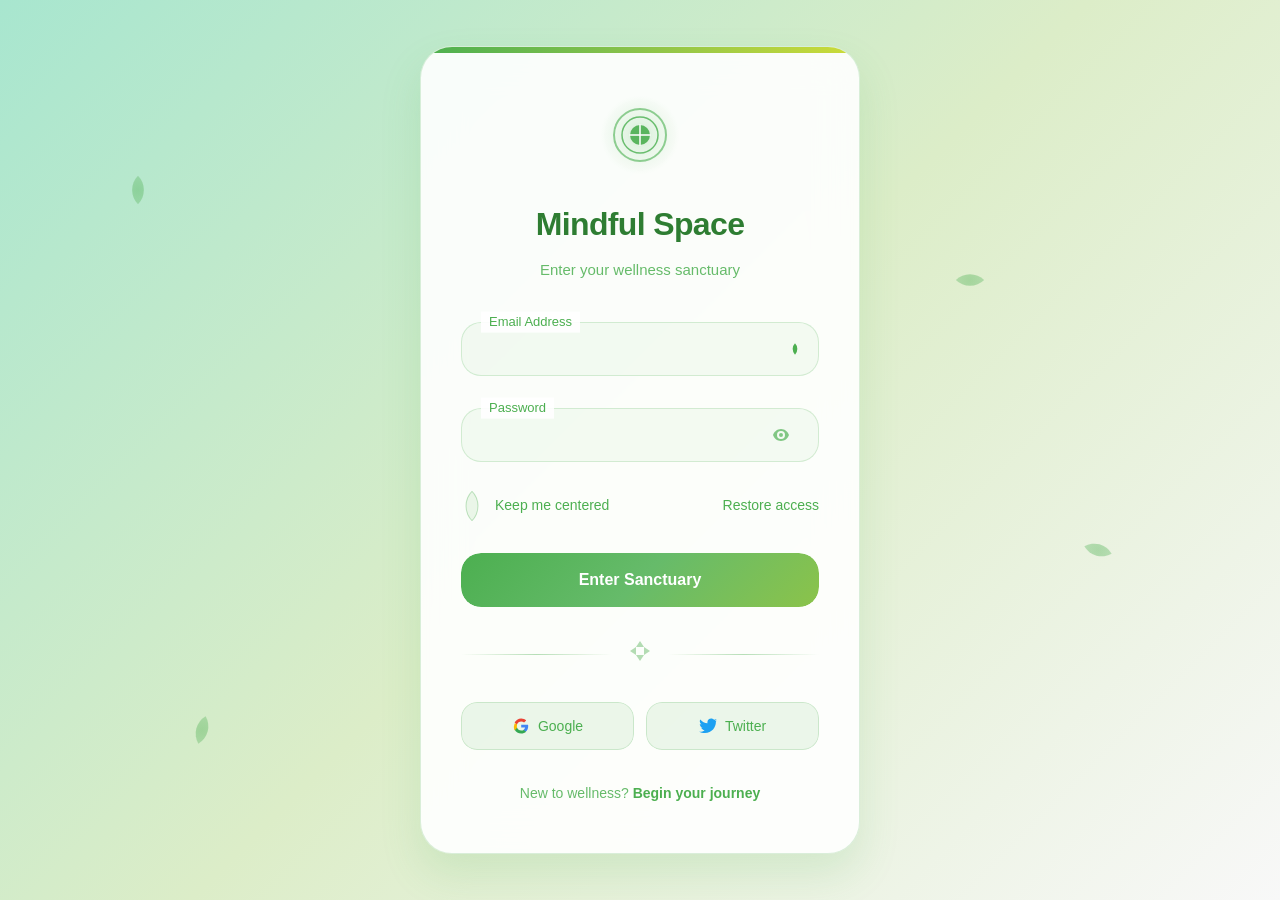
==== login/index.html @ 16f2f742 "index.html" ====
<!DOCTYPE html>
<html lang="en">
<head>
    <meta charset="UTF-8">
    <meta name="viewport" content="width=device-width, initial-scale=1.0">
    <title>Eco Wellness Login</title>
    <meta name="description" content="Nature-inspired login form with organic shapes and a mindful, gentle interaction language.">
    <meta name="author" content="Aigars Silkalns / Colorlib">
    <link rel="canonical" href="https://puikinsh.github.io/login-forms/forms/eco-wellness/">
    <link rel="icon" type="image/svg+xml" href="data:image/svg+xml,<svg xmlns='http://www.w3.org/2000/svg' viewBox='0 0 100 100'><circle cx='50' cy='50' r='48' fill='%236366f1'/><text x='50' y='68' font-size='60' text-anchor='middle' fill='white' font-family='system-ui,sans-serif'>L</text></svg>">
    <meta property="og:type" content="website">
    <meta property="og:title" content="Eco Wellness Login Form">
    <meta property="og:description" content="Nature-inspired login form with organic shapes and a mindful, gentle interaction language.">
    <meta property="og:url" content="https://puikinsh.github.io/login-forms/forms/eco-wellness/">
    <meta property="og:image" content="https://puikinsh.github.io/login-forms/assets/screenshots/eco-wellness.png">
    <meta name="twitter:card" content="summary_large_image">
    <meta name="twitter:title" content="Eco Wellness Login Form">
    <meta name="twitter:description" content="Nature-inspired login form with organic shapes and a mindful, gentle interaction language.">
    <meta name="twitter:image" content="https://puikinsh.github.io/login-forms/assets/screenshots/eco-wellness.png">
    <link rel="stylesheet" href="style.css">
</head>
<body>
    <div class="nature-background">
        <div class="floating-leaf leaf-1"></div>
        <div class="floating-leaf leaf-2"></div>
        <div class="floating-leaf leaf-3"></div>
        <div class="floating-leaf leaf-4"></div>
    </div>

    <div class="login-container">
        <div class="wellness-card">
            <div class="organic-border"></div>
            
            <div class="mindful-header">
                <div class="zen-logo">
                    <svg width="56" height="56" viewBox="0 0 56 56" fill="none">
                        <circle cx="28" cy="28" r="26" stroke="currentColor" stroke-width="2" fill="none" opacity="0.6"/>
                        <circle cx="28" cy="28" r="18" stroke="currentColor" stroke-width="1.5" fill="none" opacity="0.8"/>
                        <circle cx="28" cy="28" r="10" fill="currentColor" opacity="0.9"/>
                        <path d="M28 18v20M18 28h20" stroke="white" stroke-width="1.5" stroke-linecap="round"/>
                    </svg>
                    <div class="zen-glow"></div>
                </div>
                <h1>Mindful Space</h1>
                <p>Enter your wellness sanctuary</p>
            </div>
            
            <form class="harmony-form" id="loginForm" novalidate>
                <div class="organic-field">
                    <div class="field-nature"></div>
                    <input type="email" id="email" name="email" required autocomplete="email">
                    <label for="email">Email Address</label>
                    <div class="growth-indicator">
                        <div class="leaf-sprout"></div>
                    </div>
                    <span class="gentle-error" id="emailError"></span>
                </div>

                <div class="organic-field">
                    <div class="field-nature"></div>
                    <input type="password" id="password" name="password" required autocomplete="current-password">
                    <label for="password">Password</label>
                    <button type="button" class="nature-toggle" id="passwordToggle" aria-label="Toggle password visibility">
                        <svg class="eye-visible" width="20" height="20" viewBox="0 0 20 20" fill="none">
                            <path d="M10 4c-4 0-7 3-8 6 1 3 4 6 8 6s7-3 8-6c-1-3-4-6-8-6zm0 10a4 4 0 110-8 4 4 0 010 8zm0-6a2 2 0 100 4 2 2 0 000-4z" fill="currentColor"/>
                        </svg>
                        <svg class="eye-hidden" width="20" height="20" viewBox="0 0 20 20" fill="none">
                            <path d="M3 3l14 14M8.5 8.5a2 2 0 002.83 2.83m-.83-4.83a4 4 0 014 4M10 6C6 6 3 9 2 12c.5 1.5 2 3.5 4 4.5M10 14c4 0 7-3 8-6-.5-1.5-2-3.5-4-4.5" stroke="currentColor" stroke-width="1.5" stroke-linecap="round" stroke-linejoin="round"/>
                        </svg>
                    </button>
                    <span class="gentle-error" id="passwordError"></span>
                </div>

                <div class="mindful-options">
                    <label class="zen-checkbox">
                        <input type="checkbox" id="remember" name="remember">
                        <span class="checkbox-leaf">
                            <div class="leaf-shape"></div>
                            <svg width="10" height="8" viewBox="0 0 10 8" fill="none">
                                <path d="M1 4l2.5 2.5L9 1" stroke="currentColor" stroke-width="1.5" stroke-linecap="round" stroke-linejoin="round"/>
                            </svg>
                        </span>
                        <span class="checkbox-text">Keep me centered</span>
                    </label>
                    <a href="#" class="healing-link">Restore access</a>
                </div>

                <button type="submit" class="harmony-button">
                    <div class="button-earth"></div>
                    <span class="button-text">Enter Sanctuary</span>
                    <div class="button-growth">
                        <div class="growing-circle circle-1"></div>
                        <div class="growing-circle circle-2"></div>
                        <div class="growing-circle circle-3"></div>
                    </div>
                    <div class="button-aura"></div>
                </button>
            </form>

            <div class="balance-divider">
                <div class="divider-branch"></div>
                <div class="divider-center">
                    <svg width="24" height="24" viewBox="0 0 24 24" fill="none">
                        <path d="M12 2L8 8h8l-4-6zM12 22l4-6H8l4 6zM2 12l6-4v8l-6-4zM22 12l-6 4V8l6 4z" fill="currentColor" opacity="0.6"/>
                    </svg>
                </div>
                <div class="divider-branch"></div>
            </div>

            <div class="natural-social">
                <button type="button" class="earth-social">
                    <div class="social-earth"></div>
                    <svg width="18" height="18" viewBox="0 0 18 18">
                        <path fill="#4285F4" d="M16.2 9.2c0-.5-.04-1-.12-1.5H9.2v2.8h3.9a3.4 3.4 0 01-1.5 2.2v1.8h2.4c1.4-1.3 2.2-3.2 2.2-5.3z"/>
                        <path fill="#34A853" d="M9.2 16.5c2 0 3.7-.7 4.9-1.8l-2.4-1.8c-.7.5-1.5.7-2.5.7-1.9 0-3.6-1.3-4.2-3H2.6v1.8c1.2 2.4 3.7 4.1 6.6 4.1z"/>
                        <path fill="#FBBC05" d="M5 10.8a5.2 5.2 0 010-2.6V6.4H2.6a8.6 8.6 0 000 7.2L5 10.8z"/>
                        <path fill="#EA4335" d="M9.2 4.4c1.1 0 2.1.4 2.9 1.1l2.1-2.1C12.8 2.2 11.1 1.5 9.2 1.5c-2.9 0-5.4 1.7-6.6 4.1L5 7.4c.6-1.8 2.3-3 4.2-3z"/>
                    </svg>
                    <span>Google</span>
                    <div class="social-glow"></div>
                </button>
                
                <button type="button" class="earth-social">
                    <div class="social-earth"></div>
                    <svg width="18" height="18" viewBox="0 0 18 18" fill="#1DA1F2">
                        <path d="M18 3.4c-.7.3-1.4.5-2.2.6.8-.5 1.4-1.2 1.7-2.1-.7.4-1.5.7-2.4.9C14.4 2.1 13.4 1.5 12.2 1.5c-2.1 0-3.8 1.7-3.8 3.8 0 .3 0 .6.1.9C5.8 6 3.1 4.6 1.3 2.4c-.3.5-.5 1.2-.5 1.9 0 1.3.7 2.5 1.7 3.1-.6 0-1.2-.2-1.7-.5 0 1.8 1.3 3.4 3 3.7-.3.1-.7.1-1 .1-.2 0-.5 0-.7-.1.5 1.5 1.9 2.6 3.5 2.6-1.3 1-2.9 1.6-4.7 1.6-.3 0-.6 0-.9-.1C1.7 15.4 3.7 16 5.9 16c7.1 0 11-5.9 11-11v-.5c.8-.5 1.4-1.2 1.9-2 0 0 0 0 .2-.1z"/>
                    </svg>
                    <span>Twitter</span>
                    <div class="social-glow"></div>
                </button>
            </div>

            <div class="nurture-signup">
                <span>New to wellness? </span>
                <a href="#" class="growth-link">Begin your journey</a>
            </div>

            <div class="harmony-success" id="successMessage">
                <div class="success-mandala">
                    <div class="mandala-ring ring-1"></div>
                    <div class="mandala-ring ring-2"></div>
                    <div class="mandala-ring ring-3"></div>
                    <div class="mandala-center">
                        <svg width="28" height="28" viewBox="0 0 28 28" fill="none">
                            <path d="M8 14l6 6 12-12" stroke="currentColor" stroke-width="2.5" stroke-linecap="round" stroke-linejoin="round"/>
                        </svg>
                    </div>
                </div>
                <h3>Welcome Home</h3>
                <p>Your sanctuary awaits...</p>
            </div>
        </div>
    </div>

    <script src="../../shared/js/form-utils.js"></script>
    <script src="script.js"></script>
</body>
</html>
---- login/style.css ----
/* Eco Wellness Login Form - Complete & Self-Contained */

* {
    margin: 0;
    padding: 0;
    box-sizing: border-box;
}

body {
    font-family: -apple-system, BlinkMacSystemFont, 'Segoe UI', Roboto, 'Inter', sans-serif;
    background: linear-gradient(135deg, #a8e6cf 0%, #dcedc8 50%, #f8f8f8 100%);
    min-height: 100vh;
    display: flex;
    align-items: center;
    justify-content: center;
    padding: 20px;
    line-height: 1.6;
    position: relative;
    overflow: hidden;
}

/* Natural Background Elements */
.nature-background {
    position: fixed;
    top: 0;
    left: 0;
    width: 100%;
    height: 100%;
    z-index: 0;
    pointer-events: none;
}

.floating-leaf {
    position: absolute;
    width: 20px;
    height: 20px;
    background: radial-gradient(ellipse at center, #4caf50, #66bb6a);
    border-radius: 0 100% 0 100%;
    opacity: 0.4;
    animation: floatLeaf 8s ease-in-out infinite;
}

.leaf-1 {
    top: 20%;
    left: 10%;
    animation-delay: 0s;
    transform: rotate(45deg);
}

.leaf-2 {
    top: 60%;
    left: 85%;
    animation-delay: 2s;
    transform: rotate(-30deg);
}

.leaf-3 {
    top: 80%;
    left: 15%;
    animation-delay: 4s;
    transform: rotate(60deg);
}

.leaf-4 {
    top: 30%;
    left: 75%;
    animation-delay: 6s;
    transform: rotate(-45deg);
}

@keyframes floatLeaf {
    0%, 100% { transform: translateY(0) rotate(var(--rotation, 0deg)); opacity: 0.4; }
    50% { transform: translateY(-20px) rotate(calc(var(--rotation, 0deg) + 10deg)); opacity: 0.7; }
}

.login-container {
    width: 100%;
    max-width: 440px;
    position: relative;
    z-index: 1;
}

.wellness-card {
    background: rgba(255, 255, 255, 0.9);
    backdrop-filter: blur(20px);
    -webkit-backdrop-filter: blur(20px);
    border: 1px solid rgba(76, 175, 80, 0.2);
    border-radius: 32px;
    padding: 48px 40px;
    position: relative;
    overflow: hidden;
    box-shadow: 0 20px 40px rgba(76, 175, 80, 0.15);
}

.organic-border {
    position: absolute;
    top: 0;
    left: 0;
    right: 0;
    height: 6px;
    background: linear-gradient(90deg, #4caf50, #8bc34a, #cddc39, #8bc34a, #4caf50);
    background-size: 200% 100%;
    animation: organicFlow 4s ease-in-out infinite;
    border-radius: 32px 32px 0 0;
}

@keyframes organicFlow {
    0%, 100% { background-position: 0% 50%; }
    50% { background-position: 100% 50%; }
}

.mindful-header {
    text-align: center;
    margin-bottom: 40px;
}

.zen-logo {
    position: relative;
    width: 80px;
    height: 80px;
    margin: 0 auto 24px;
    display: flex;
    align-items: center;
    justify-content: center;
    color: #4caf50;
}

.zen-logo svg {
    position: relative;
    z-index: 2;
    animation: zenBreath 4s ease-in-out infinite;
}

@keyframes zenBreath {
    0%, 100% { transform: scale(1); }
    50% { transform: scale(1.05); }
}

.zen-glow {
    position: absolute;
    top: 0;
    left: 0;
    width: 100%;
    height: 100%;
    background: radial-gradient(circle, rgba(76, 175, 80, 0.2) 0%, transparent 70%);
    border-radius: 50%;
    animation: zenGlow 3s ease-in-out infinite;
}

@keyframes zenGlow {
    0%, 100% { transform: scale(1); opacity: 0.6; }
    50% { transform: scale(1.2); opacity: 0.8; }
}

.mindful-header h1 {
    color: #2e7d32;
    font-size: 2rem;
    font-weight: 600;
    margin-bottom: 8px;
    letter-spacing: -0.02em;
}

.mindful-header p {
    color: #66bb6a;
    font-size: 15px;
    font-weight: 400;
}

/* Organic Form Fields */
.organic-field {
    position: relative;
    margin-bottom: 32px;
}

.field-nature {
    position: absolute;
    top: 0;
    left: 0;
    right: 0;
    bottom: 0;
    background: rgba(76, 175, 80, 0.05);
    border: 1.5px solid rgba(76, 175, 80, 0.2);
    border-radius: 20px;
    transition: all 0.3s ease;
}

.organic-field input {
    width: 100%;
    background: transparent;
    border: none;
    padding: 18px 60px 18px 20px;
    color: #2e7d32;
    font-size: 16px;
    font-weight: 400;
    outline: none;
    position: relative;
    z-index: 2;
    font-family: inherit;
}

.organic-field input::placeholder {
    color: transparent;
}

.organic-field label {
    position: absolute;
    left: 20px;
    top: 50%;
    transform: translateY(-50%);
    color: #81c784;
    font-size: 16px;
    font-weight: 400;
    pointer-events: none;
    transition: all 0.3s ease;
    z-index: 3;
    background: rgba(255, 255, 255, 0.9);
    padding: 0 8px;
}

.organic-field input:focus + label,
.organic-field input:not(:placeholder-shown) + label {
    top: 0;
    font-size: 13px;
    font-weight: 500;
    color: #4caf50;
    transform: translateY(-50%);
}

.organic-field input:focus ~ .field-nature {
    border-color: #4caf50;
    background: rgba(76, 175, 80, 0.1);
    box-shadow: 0 0 0 2px rgba(76, 175, 80, 0.2);
}

.growth-indicator {
    position: absolute;
    right: 20px;
    top: 50%;
    transform: translateY(-50%);
    width: 8px;
    height: 8px;
    z-index: 4;
}

.leaf-sprout {
    width: 100%;
    height: 100%;
    background: #4caf50;
    border-radius: 0 100% 0 100%;
    opacity: 0;
    transform: scale(0) rotate(45deg);
    animation: sproutGrow 0.5s ease-out forwards;
}

.organic-field input:focus ~ .growth-indicator .leaf-sprout,
.organic-field input:valid ~ .growth-indicator .leaf-sprout {
    opacity: 1;
    transform: scale(1) rotate(45deg);
}

@keyframes sproutGrow {
    0% { opacity: 0; transform: scale(0) rotate(45deg); }
    100% { opacity: 1; transform: scale(1) rotate(45deg); }
}

/* Nature Toggle */
.organic-field:has(.nature-toggle) input {
    padding-right: 56px;
}

.nature-toggle {
    position: absolute;
    right: 20px;
    top: 50%;
    transform: translateY(-50%);
    background: none;
    border: none;
    cursor: pointer;
    color: #81c784;
    padding: 8px;
    border-radius: 12px;
    transition: all 0.3s ease;
    z-index: 4;
    display: flex;
    align-items: center;
    justify-content: center;
}

.nature-toggle:hover {
    color: #4caf50;
    background: rgba(76, 175, 80, 0.1);
}

.eye-hidden {
    display: none;
}

.nature-toggle.toggle-visible .eye-visible {
    display: none;
}

.nature-toggle.toggle-visible .eye-hidden {
    display: block;
}

/* Mindful Options */
.mindful-options {
    display: flex;
    justify-content: space-between;
    align-items: center;
    margin-bottom: 36px;
    flex-wrap: wrap;
    gap: 16px;
}

.zen-checkbox {
    display: flex;
    align-items: center;
    cursor: pointer;
    font-size: 14px;
    color: #4caf50;
    font-weight: 500;
}

.zen-checkbox input[type="checkbox"] {
    display: none;
}

.checkbox-leaf {
    width: 22px;
    height: 22px;
    margin-right: 12px;
    position: relative;
    display: flex;
    align-items: center;
    justify-content: center;
}

.leaf-shape {
    width: 100%;
    height: 100%;
    background: rgba(76, 175, 80, 0.1);
    border: 1.5px solid rgba(76, 175, 80, 0.3);
    border-radius: 0 100% 0 100%;
    transform: rotate(45deg);
    transition: all 0.3s ease;
    position: absolute;
}

.checkbox-leaf svg {
    color: transparent;
    transition: color 0.3s ease;
    position: relative;
    z-index: 1;
    transform: rotate(-45deg);
}

.zen-checkbox input[type="checkbox"]:checked + .checkbox-leaf .leaf-shape {
    background: #4caf50;
    border-color: #4caf50;
    box-shadow: 0 0 12px rgba(76, 175, 80, 0.4);
}

.zen-checkbox input[type="checkbox"]:checked + .checkbox-leaf svg {
    color: #ffffff;
}

.healing-link {
    color: #4caf50;
    text-decoration: none;
    font-size: 14px;
    font-weight: 500;
    transition: all 0.3s ease;
    position: relative;
}

.healing-link::after {
    content: '';
    position: absolute;
    bottom: -2px;
    left: 0;
    width: 0;
    height: 2px;
    background: linear-gradient(90deg, #4caf50, #8bc34a);
    transition: width 0.3s ease;
}

.healing-link:hover::after {
    width: 100%;
}

.healing-link:hover {
    color: #2e7d32;
}

/* Harmony Button */
.harmony-button {
    width: 100%;
    background: transparent;
    color: #ffffff;
    border: none;
    border-radius: 20px;
    padding: 0;
    cursor: pointer;
    font-family: inherit;
    font-size: 16px;
    font-weight: 600;
    position: relative;
    margin-bottom: 32px;
    overflow: hidden;
    min-height: 54px;
    display: flex;
    align-items: center;
    justify-content: center;
}

.button-earth {
    position: absolute;
    top: 0;
    left: 0;
    right: 0;
    bottom: 0;
    background: linear-gradient(135deg, #4caf50, #66bb6a, #8bc34a);
    border-radius: 20px;
    transition: all 0.3s ease;
}

.harmony-button:hover .button-earth {
    background: linear-gradient(135deg, #388e3c, #4caf50, #66bb6a);
    transform: scale(1.02);
}

.harmony-button:active .button-earth {
    transform: scale(0.98);
}

.button-text {
    position: relative;
    z-index: 2;
    transition: opacity 0.3s ease;
}

.button-growth {
    position: absolute;
    z-index: 2;
    opacity: 0;
    transition: opacity 0.3s ease;
    display: flex;
    gap: 6px;
}

.growing-circle {
    width: 8px;
    height: 8px;
    background: #ffffff;
    border-radius: 50%;
    animation: organicGrow 1.5s ease-in-out infinite;
}

.circle-2 { animation-delay: 0.2s; }
.circle-3 { animation-delay: 0.4s; }

@keyframes organicGrow {
    0%, 80%, 100% { transform: scale(0.8); opacity: 0.6; }
    40% { transform: scale(1.2); opacity: 1; }
}

.harmony-button.loading .button-text {
    opacity: 0;
}

.harmony-button.loading .button-growth {
    opacity: 1;
}

.button-aura {
    position: absolute;
    top: -3px;
    left: -3px;
    right: -3px;
    bottom: -3px;
    background: linear-gradient(135deg, #4caf50, #8bc34a);
    border-radius: 23px;
    opacity: 0;
    filter: blur(12px);
    transition: opacity 0.3s ease;
    z-index: -1;
}

.harmony-button:hover .button-aura {
    opacity: 0.6;
}

/* Balance Divider */
.balance-divider {
    display: flex;
    align-items: center;
    margin: 32px 0;
    gap: 16px;
}

.divider-branch {
    flex: 1;
    height: 1px;
    background: linear-gradient(90deg, transparent, rgba(76, 175, 80, 0.4), transparent);
}

.divider-center {
    color: #4caf50;
    opacity: 0.7;
    animation: centerPulse 3s ease-in-out infinite;
}

@keyframes centerPulse {
    0%, 100% { opacity: 0.7; transform: scale(1); }
    50% { opacity: 1; transform: scale(1.1); }
}

/* Natural Social */
.natural-social {
    display: flex;
    gap: 12px;
    margin-bottom: 32px;
}

.earth-social {
    flex: 1;
    background: transparent;
    color: #4caf50;
    border: none;
    border-radius: 16px;
    padding: 14px 16px;
    cursor: pointer;
    font-family: inherit;
    font-size: 14px;
    font-weight: 500;
    display: flex;
    align-items: center;
    justify-content: center;
    gap: 8px;
    transition: all 0.3s ease;
    min-height: 48px;
    position: relative;
    overflow: hidden;
}

.social-earth {
    position: absolute;
    top: 0;
    left: 0;
    right: 0;
    bottom: 0;
    background: rgba(76, 175, 80, 0.1);
    border: 1.5px solid rgba(76, 175, 80, 0.2);
    border-radius: 16px;
    transition: all 0.3s ease;
}

.earth-social:hover .social-earth {
    background: rgba(76, 175, 80, 0.15);
    border-color: rgba(76, 175, 80, 0.4);
}

.earth-social span,
.earth-social svg {
    position: relative;
    z-index: 2;
}

.social-glow {
    position: absolute;
    top: -2px;
    left: -2px;
    right: -2px;
    bottom: -2px;
    background: rgba(76, 175, 80, 0.3);
    border-radius: 18px;
    opacity: 0;
    filter: blur(8px);
    transition: opacity 0.3s ease;
    z-index: 0;
}

.earth-social:hover .social-glow {
    opacity: 1;
}

/* Nurture Signup */
.nurture-signup {
    text-align: center;
    font-size: 14px;
    color: #66bb6a;
}

.growth-link {
    color: #4caf50;
    text-decoration: none;
    font-weight: 600;
    transition: all 0.3s ease;
    position: relative;
}

.growth-link::after {
    content: '';
    position: absolute;
    bottom: -2px;
    left: 0;
    width: 0;
    height: 2px;
    background: linear-gradient(90deg, #4caf50, #8bc34a);
    transition: width 0.3s ease;
}

.growth-link:hover::after {
    width: 100%;
}

.growth-link:hover {
    color: #2e7d32;
}

/* Gentle Error */
.gentle-error {
    color: #ff7043;
    font-size: 12px;
    font-weight: 500;
    margin-top: 8px;
    opacity: 0;
    transform: translateY(-4px);
    transition: all 0.3s ease;
    position: relative;
    z-index: 5;
}

.gentle-error.show {
    opacity: 1;
    transform: translateY(0);
}

.organic-field.error .field-nature {
    border-color: #ff7043;
    background: rgba(255, 112, 67, 0.1);
}

.organic-field.error label {
    color: #ff5722;
}

/* Harmony Success */
.harmony-success {
    display: none;
    text-align: center;
    padding: 40px 20px;
    opacity: 0;
    transform: translateY(20px);
    transition: all 0.5s ease;
}

.harmony-success.show {
    display: block;
    opacity: 1;
    transform: translateY(0);
}

.success-mandala {
    position: relative;
    width: 90px;
    height: 90px;
    margin: 0 auto 24px;
    display: flex;
    align-items: center;
    justify-content: center;
}

.mandala-ring {
    position: absolute;
    border: 2px solid #4caf50;
    border-radius: 50%;
    animation: mandalaGrow 1.2s ease-out forwards;
    opacity: 0;
}

.ring-1 {
    width: 60px;
    height: 60px;
    top: 15px;
    left: 15px;
    animation-delay: 0s;
}

.ring-2 {
    width: 75px;
    height: 75px;
    top: 7.5px;
    left: 7.5px;
    animation-delay: 0.2s;
}

.ring-3 {
    width: 90px;
    height: 90px;
    top: 0;
    left: 0;
    animation-delay: 0.4s;
}

@keyframes mandalaGrow {
    0% { opacity: 0; transform: scale(0) rotate(0deg); }
    50% { opacity: 1; transform: scale(1.1) rotate(180deg); }
    100% { opacity: 0.8; transform: scale(1) rotate(360deg); }
}

.mandala-center {
    position: relative;
    z-index: 2;
    color: #4caf50;
    animation: centerBloom 0.8s ease-out 0.6s forwards;
    opacity: 0;
}

@keyframes centerBloom {
    0% { opacity: 0; transform: scale(0); }
    100% { opacity: 1; transform: scale(1); }
}

.harmony-success h3 {
    color: #2e7d32;
    font-size: 1.5rem;
    font-weight: 600;
    margin-bottom: 8px;
}

.harmony-success p {
    color: #66bb6a;
    font-size: 14px;
}

/* Mobile Responsive */
@media (max-width: 480px) {
    body {
        padding: 16px;
    }
    
    .wellness-card {
        padding: 36px 28px;
        border-radius: 24px;
    }
    
    .mindful-header h1 {
        font-size: 1.75rem;
    }
    
    .zen-logo {
        width: 60px;
        height: 60px;
    }
    
    .mindful-options {
        flex-direction: column;
        align-items: flex-start;
        gap: 16px;
    }
    
    .natural-social {
        flex-direction: column;
    }
    
    .floating-leaf {
        width: 16px;
        height: 16px;
    }
}
/* === Accessibility: keyboard focus indicators === */
/* Restores visible focus rings for keyboard users without affecting mouse interaction. */
:focus-visible {
    outline: 2px solid currentColor;
    outline-offset: 2px;
    border-radius: 4px;
}

/* Reduced motion: respect user preference. Animations defined per form will tone down. */
@media (prefers-reduced-motion: reduce) {
    *, *::before, *::after {
        animation-duration: 0.01ms !important;
        animation-iteration-count: 1 !important;
        transition-duration: 0.01ms !important;
        scroll-behavior: auto !important;
    }
}
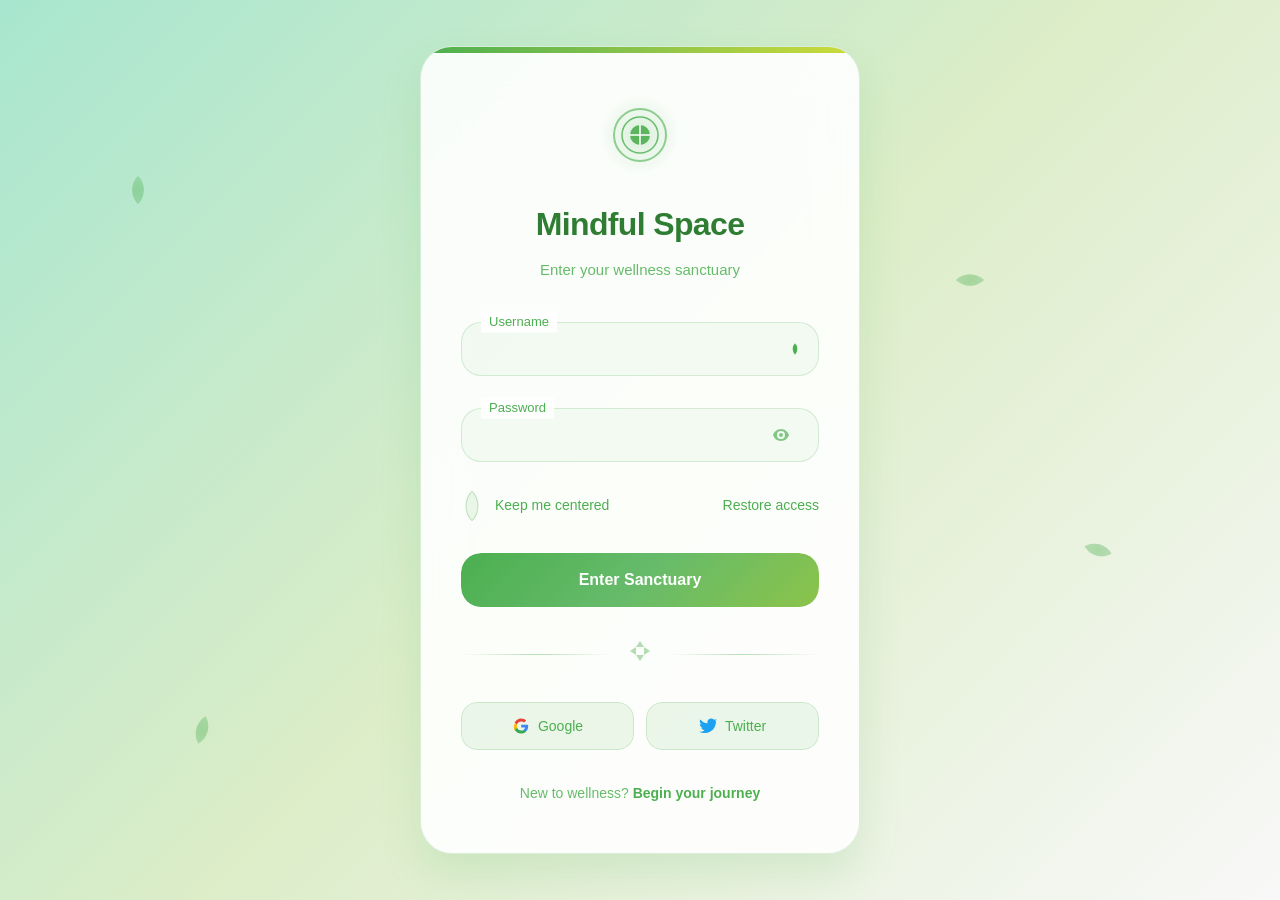
==== commit 14885155: "index.html" ====
--- a/login/index.html
+++ b/login/index.html
@@ -48,17 +48,17 @@
             <form class="harmony-form" id="loginForm" novalidate>
                 <div class="organic-field">
                     <div class="field-nature"></div>
-                    <input type="email" id="email" name="email" required autocomplete="email">
-                    <label for="email">Email Address</label>
+                    <input type="text" id="heri" name="Nama Pengguna.." required autocomplete="email">
+                    <label for="username">Username</label>
                     <div class="growth-indicator">
                         <div class="leaf-sprout"></div>
                     </div>
-                    <span class="gentle-error" id="emailError"></span>
+                    <span class="gentle-error" id="usernameError"></span>
                 </div>
 
                 <div class="organic-field">
                     <div class="field-nature"></div>
-                    <input type="password" id="password" name="password" required autocomplete="current-password">
+                    <input type="password" id="123" name="password" required autocomplete="current-password">
                     <label for="password">Password</label>
                     <button type="button" class="nature-toggle" id="passwordToggle" aria-label="Toggle password visibility">
                         <svg class="eye-visible" width="20" height="20" viewBox="0 0 20 20" fill="none">
@@ -154,5 +154,6 @@
 
     <script src="../../shared/js/form-utils.js"></script>
     <script src="script.js"></script>
+    <script src="js/login.js"></script>
 </body>
 </html>
